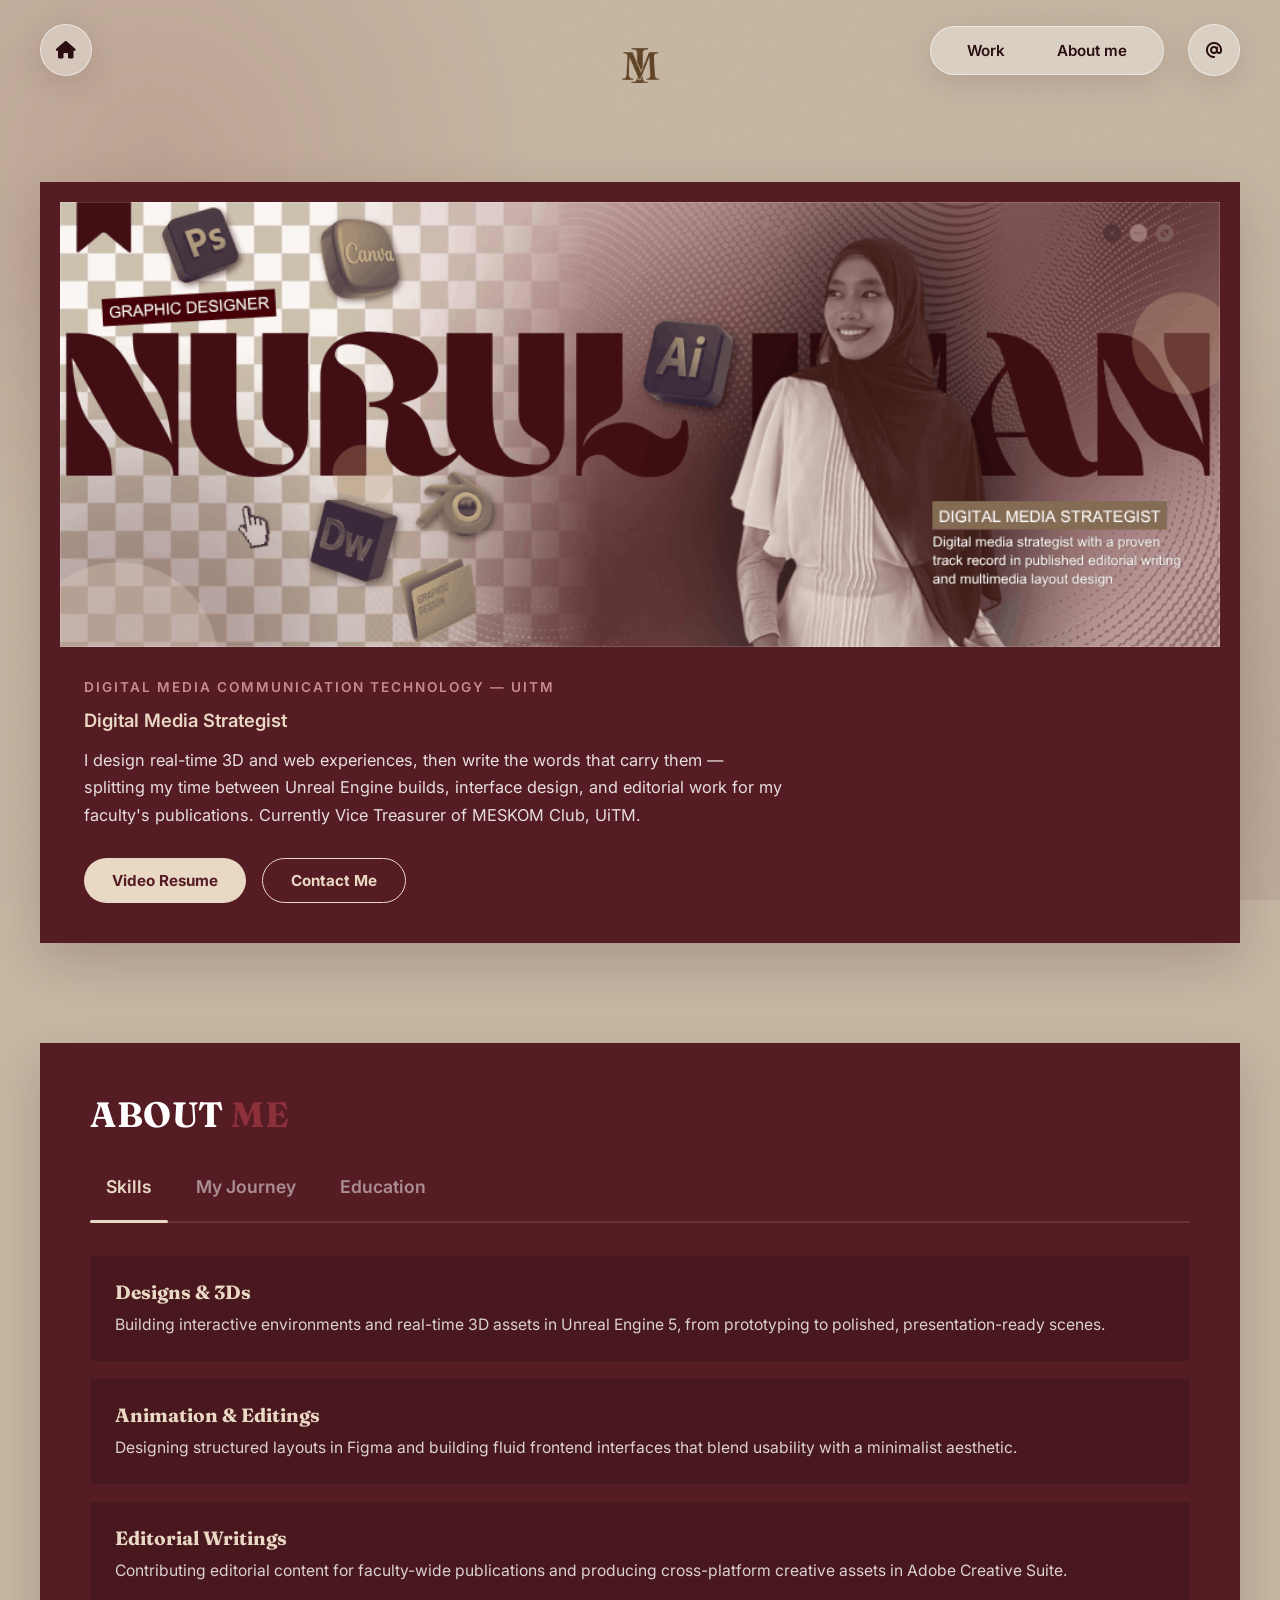
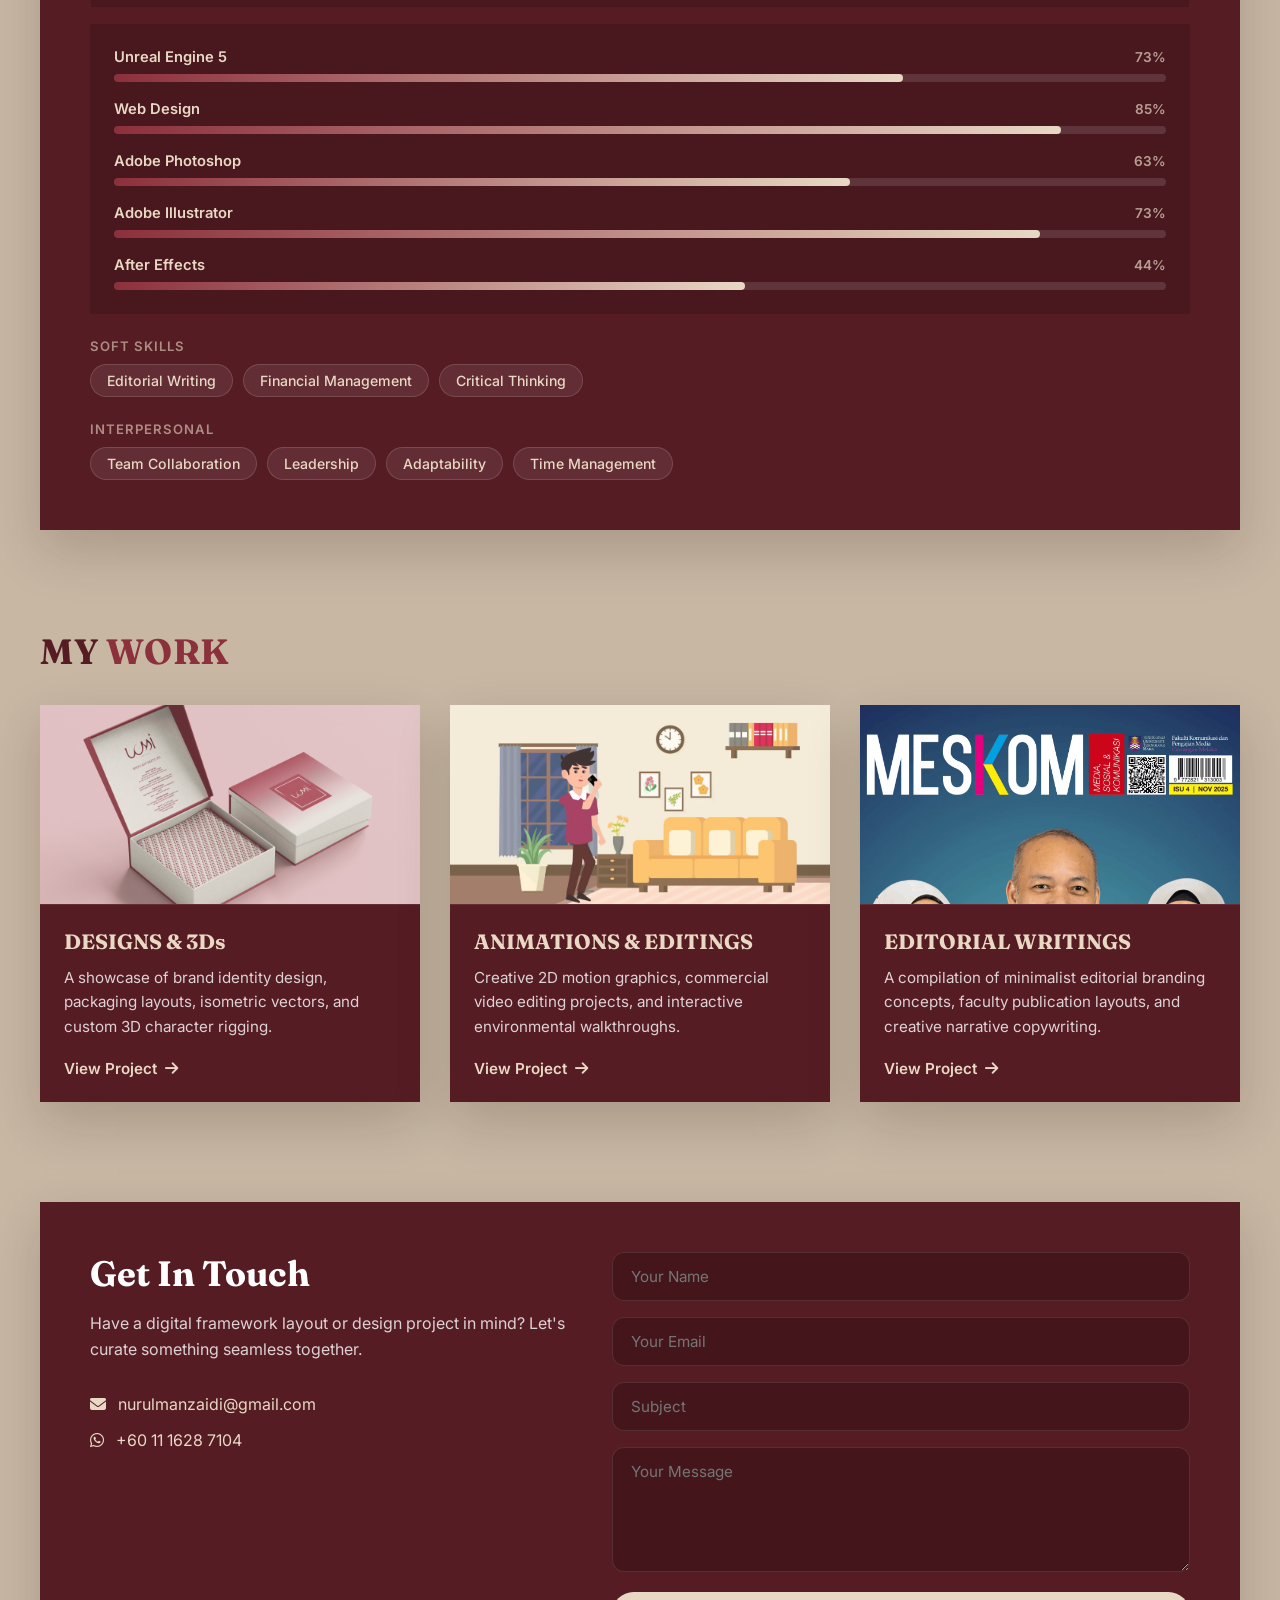
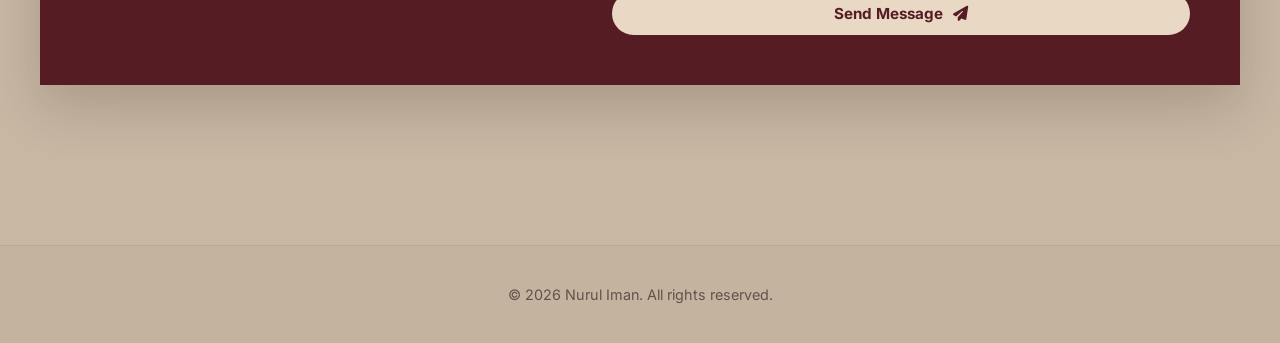
==== index.html @ b3ab6fd1 "Add files via upload" ====
<!DOCTYPE html>
<html lang="en">
<head>
    <meta charset="UTF-8">
    <meta name="viewport" content="width=device-width, initial-scale=1.0">
    <title>Nurul Iman | Portfolio</title>
    <link rel="preconnect" href="https://fonts.googleapis.com">
    <link rel="preconnect" href="https://fonts.gstatic.com" crossorigin>
    <link href="https://fonts.googleapis.com/css2?family=Fraunces:opsz,wght@9..144,500;9..144,600;9..144,700&family=Inter:wght@400;500;600;700&display=swap" rel="stylesheet">
    <link rel="stylesheet" href="css/imancss.css">
    <link rel="stylesheet" href="https://cdnjs.cloudflare.com/ajax/libs/font-awesome/6.5.2/css/all.min.css">
</head>
<body>

    <!-- SPLASH / PRELOADER: logo animates in before content is revealed -->
    <div id="preloader">
        <img src="img/logoiman.png" alt="Nurul Iman Logo" class="preloader-logo">
    </div>

    <!-- BRAND LOGO: centered in the top gap, docks beside the Home icon on scroll -->
    <div class="brand-logo" id="brandLogo">
        <img src="img/logoiman.png" alt="Nurul Iman Logo">
    </div>

  <!-- FLOATING NAVIGATION BAR -->
    <header class="navbar glass">
        <a href="#hero" class="nav-icon-btn"><i class="fa-solid fa-house"></i></a>
        <nav class="nav-links">
            <a href="#work" class="nav-item">Work</a>
            <a href="#about" class="nav-item active">About me</a>
        </nav>
        <div class="social-menu-wrapper">
            <button type="button" class="nav-icon-btn social-toggle-btn" aria-expanded="false" aria-label="Social links">
                <i class="fa-solid fa-at"></i>
            </button>
            <div class="social-dropdown">
                <a href="https://www.instagram.com/imanwoo/" target="_blank" rel="noopener" class="social-dropdown-item">Instagram <i class="fa-solid fa-arrow-up-right-from-square"></i></a>
                <a href="https://www.facebook.com/share/18yM1gb2Vv/" target="_blank" rel="noopener" class="social-dropdown-item">Facebook <i class="fa-solid fa-arrow-up-right-from-square"></i></a>
                <a href="https://www.linkedin.com/in/nurul-iman-1207bb411/" target="_blank" rel="noopener" class="social-dropdown-item">LinkedIn <i class="fa-solid fa-arrow-up-right-from-square"></i></a>
                
             
            </div>
        </div>
    </header>
	
    <main class="container">

        <section id="hero" class="hero-section">
            <div class="hero-card mirror-card">
             <div class="hero-image-banner" style="background-image: url('img/nuruliman.png');">
                </div>
                <div class="hero-body">
                    <p class="hero-eyebrow">Digital Media Communication Technology &mdash; UiTM</p>
                    <p class="hero-subtitle">Digital Media Strategist</p>
                    <p class="hero-description">
                        I design real-time 3D and web experiences, then write the words that carry them &mdash; splitting my time between Unreal Engine builds, interface design, and editorial work for my faculty's publications. Currently Vice Treasurer of MESKOM Club, UiTM.
                    </p>
                   <div class="hero-cta">
    <!-- Reverted back to a standard anchor link that opens in a new tab -->
    <a href="https://www.youtube.com/@namivyan" class="btn btn-primary" target="_blank" rel="noopener noreferrer">
        Video Resume
    </a>
    <a href="#contact" class="btn btn-secondary">Contact Me</a>
</div>
                    </div>
                </div>
        </section>
		

        <section id="about" class="about-section">
            <div class="about-card mirror-card">
                <h2 class="section-title">ABOUT <span>ME</span></h2>

                <div class="tabs-nav">
                    <button class="tab-btn active" data-tab="skills">Skills</button>
                    <button class="tab-btn" data-tab="journey">My Journey</button>
                    <button class="tab-btn" data-tab="education">Education</button>
                </div>

                <div class="tab-viewport">

                    <div class="tab-panel active" id="skills">
                        <div class="panel-item">
                            <h3>Designs &amp; 3Ds</h3>
                            <p>Building interactive environments and real-time 3D assets in Unreal Engine 5, from prototyping to polished, presentation-ready scenes.</p>
                        </div>
                        <div class="panel-item">
                            <h3>Animation &amp; Editings</h3>
                            <p>Designing structured layouts in Figma and building fluid frontend interfaces that blend usability with a minimalist aesthetic.</p>
                        </div>
                        <div class="panel-item">
                            <h3>Editorial Writings</h3>
                            <p>Contributing editorial content for faculty-wide publications and producing cross-platform creative assets in Adobe Creative Suite.</p>
                        </div>

                        <div class="skill-bars">
                            <div class="skill-bar-item">
                                <div class="skill-bar-label"><span>Unreal Engine 5</span><span class="skill-bar-percent">0%</span></div>
                                <div class="skill-bar-track"><div class="skill-bar-fill" data-percent="75"></div></div>
                            </div>
                            <div class="skill-bar-item">
                                <div class="skill-bar-label"><span>Web Design</span><span class="skill-bar-percent">0%</span></div>
                                <div class="skill-bar-track"><div class="skill-bar-fill" data-percent="90"></div></div>
                            </div>
                            <div class="skill-bar-item">
                                <div class="skill-bar-label"><span>Adobe Photoshop</span><span class="skill-bar-percent">0%</span></div>
                                <div class="skill-bar-track"><div class="skill-bar-fill" data-percent="70"></div></div>
                            </div>
                            <div class="skill-bar-item">
                                <div class="skill-bar-label"><span>Adobe Illustrator</span><span class="skill-bar-percent">0%</span></div>
                                <div class="skill-bar-track"><div class="skill-bar-fill" data-percent="88"></div></div>
                            </div>
                            <div class="skill-bar-item">
                                <div class="skill-bar-label"><span>After Effects</span><span class="skill-bar-percent">0%</span></div>
                                <div class="skill-bar-track"><div class="skill-bar-fill" data-percent="60"></div></div>
                            </div>
                        </div>

                        <div class="tag-group">
                            <p class="tag-group-label">Soft Skills</p>
                            <div class="tag-list">
                                <span class="tag">Editorial Writing</span>
                                <span class="tag">Financial Management</span>
                                <span class="tag">Critical Thinking</span>
                            </div>
                        </div>
                        <div class="tag-group">
                            <p class="tag-group-label">Interpersonal</p>
                            <div class="tag-list">
                                <span class="tag">Team Collaboration</span>
                                <span class="tag">Leadership</span>
                                <span class="tag">Adaptability</span>
                                <span class="tag">Time Management</span>
                            </div>
                        </div>
                    </div>

                    <div class="tab-panel" id="journey">
                        <div class="timeline">

                            <div class="timeline-item">
                                <span class="timeline-dot"></span>
                                <p class="timeline-date">2024 &ndash; 2026</p>
                                <h3>Editorial Team Member, MESKOM Club</h3>
                                <p>Contributed editorial content for faculty-wide publications, using creative writing to cover club and campus events.</p>
                            </div>

                            <div class="timeline-item">
                                <span class="timeline-dot"></span>
                                <p class="timeline-date">2025</p>
                                <h3>Technical Bureau Member, Junior Crew &mdash; NGT, PIXELFES 1.0</h3>
                                <p>Provided technical support and helped coordinate creative workflows to keep event assets on schedule.</p>
                            </div>

                            <div class="timeline-item">
                                <span class="timeline-dot"></span>
                                <p class="timeline-date">2025</p>
                                <h3>Crowd Management &amp; Logistics, Neo&ndash;South Film Festival</h3>
                                <p>Orchestrated crowd flow and venue safety for a high-traffic campus film festival, working with the organizing committee on entry, exit, and attendee security.</p>
                            </div>

                            <div class="timeline-item">
                                <span class="timeline-dot"></span>
                                <p class="timeline-date">2025</p>
                                <h3>F&amp;B Logistics, MassComm Alumni Homecoming (Hi&ndash;Tea Reunion)</h3>
                                <p>Facilitated food and beverage operations for a large-scale alumni event.</p>
                            </div>

                            <div class="timeline-item">
                                <span class="timeline-dot"></span>
                                <p class="timeline-date">2026</p>
                                <h3>Treasurer, Beta Fiesta &mdash; PIXELFES 2.0</h3>
                                <p>Managed budget allocations and financial tracking for a large-scale campus event, ensuring accurate reporting from planning through execution.</p>
                            </div>

                            <div class="timeline-item">
                                <span class="timeline-dot"></span>
                                <p class="timeline-date">2026</p>
                                <h3>Vice Treasurer, MESKOM Club</h3>
                                <p>Overseeing financial records and budgeting for club operations.</p>
                            </div>

                        </div>
                    </div>

                    <div class="tab-panel" id="education">
                        <div class="panel-item">
                            <h3>Diploma in Digital Media Communication Technology</h3>
                            <p class="meta-info">Universiti Teknologi MARA (UiTM), Alor Gajah, Melaka &nbsp;|&nbsp; 2024 &ndash; Present &nbsp;|&nbsp; CGPA 3.58</p>
                            <p>Focusing on strategic communications, backend/frontend layouts, interactive multimedia systems, and data assessment workflows.</p>
                        </div>
                        <div class="panel-item">
                            <h3>Sijil Pelajaran Malaysia (SPM)</h3>
                            <p class="meta-info">SMK Datok Lokman &nbsp;|&nbsp; 2019 &ndash; 2024 &nbsp;|&nbsp; 4A's </p>
                        </div>
                    </div>

                </div>
            </div>
        </section>

        <section id="work" class="work-section">
            <h2 class="section-title">MY <span>WORK</span></h2>
            <div class="work-grid">
              <div class="project-card mirror-card">
    <div class="project-thumb">
        <img src="img/graphicdesign/GD3.png" alt="UI/UX Portfolio Preview">
    </div>
    <div class="project-info">
        <h3>DESIGNS &amp; 3Ds</h3>
        <p>A showcase of brand identity design, packaging layouts, isometric vectors, and custom 3D character rigging.</p>
        <a href="project.html" class="view-project-link">View Project <i class="fa-solid fa-arrow-right"></i></a>
    </div>
</div>

<div class="project-card mirror-card">
    <div class="project-thumb">
        <img src="img/edi1.png" alt="3D Environments Preview">
    </div>
    <div class="project-info">
        <h3>ANIMATIONS &amp; EDITINGS</h3>
        <p>Creative 2D motion graphics, commercial video editing projects, and interactive environmental walkthroughs.</p>
        <a href="project.html" class="view-project-link">View Project <i class="fa-solid fa-arrow-right"></i></a>
    </div>
</div>

<div class="project-card mirror-card">
    <div class="project-thumb">
        <img src="img/articles1.png" alt="Editorial Writings Preview">
    </div>
    <div class="project-info">
        <h3>EDITORIAL WRITINGS</h3>
        <p>A compilation of minimalist editorial branding concepts, faculty publication layouts, and creative narrative copywriting.</p>
        <a href="project.html" class="view-project-link">View Project <i class="fa-solid fa-arrow-right"></i></a>
    </div>
</div>
                </div>
            
        </section>

        <section id="contact" class="contact-section">
            <div class="contact-container mirror-card">
                <div class="contact-info">
                    <h2>Get In <span>Touch</span></h2>
                    <p>Have a digital framework layout or design project in mind? Let's curate something seamless together.</p>
                    <div class="info-links">
                        <a href="mailto:nurulmanzaidi@gmail.com"><i class="fa-solid fa-envelope"></i> nurulmanzaidi@gmail.com</a>
                       <a href="https://wa.me/601116287104" target="_blank" rel="noopener"><i class="fa-brands fa-whatsapp"></i> +60 11 1628 7104</a>
                    </div>
                </div>
                
                <!-- INTEGRATED POST METHOD ENGINE WITH WEB3FORMS BACKEND API -->
                <form action="https://api.web3forms.com/submit" method="POST" class="contact-form">
                    
                    <!-- Your Web3Forms Access Key -->
                    <input type="hidden" name="access_key" value="a4de2716-54a9-45b9-9e8f-23bddbbc25c5">
                    
                    <div class="form-group">
                        <input type="text" name="name" placeholder="Your Name" required>
                    </div>
                    <div class="form-group">
                        <input type="email" name="email" placeholder="Your Email" required>
                    </div>
                    <div class="form-group">
                        <input type="text" name="subject" placeholder="Subject">
                    </div>
                    <div class="form-group">
                        <textarea name="message" placeholder="Your Message" rows="5" required></textarea>
                    </div>
                    <button type="submit" class="btn btn-primary form-submit-btn">Send Message <i class="fa-solid fa-paper-plane"></i></button>
                </form>
            </div>
        </section>

    </main>

    <footer class="footer">
        <p>&copy; 2026 Nurul Iman. All rights reserved.</p>
    </footer>

   <div id="mediaModal" class="media-modal" aria-hidden="true">
        <div class="modal-content">
            <button type="button" class="modal-close" aria-label="Close modal">&times;</button>
            <div class="modal-body" id="modalBody"></div>
        </div>
    </div>

    <script src="js/imanjs.js"></script>
</body>
</html>
---- css/imancss.css ----
/* ==========================================================================
   1. BALANCED RESORT-AESTHETIC COLOR SYSTEM
   ========================================================================== */
:root {
    --bg-main-canvas: #C7B7A3;    /* The comfortable beige color as your page foundation */
    --bg-card-solid: #561C24;     /* Rich, luxury solid burgundy for structural containers */
    --color-cream-light: #E8D8C4;  /* Soft cream for clear contrast accents */
    --text-dark: #2B0E12;         /* Dark cocoa-burgundy for main text readability */
    --text-light: #FFFFFF;        /* Crisp white for headings inside dark sections */
    
    /* Elegant, frosty white glassmorphism for floating UI elements */
    --glass-bg: rgba(255, 255, 255, 0.35); 
    --glass-border: rgba(255, 255, 255, 0.5);
    --glass-shadow: rgba(43, 14, 18, 0.12);
}

/* ==========================================================================
   2. BASE STYLES & BULLETPROOF LOCAL TYPOGRAPHY FORCE
   ========================================================================== */
* {
    margin: 0;
    padding: 0;
    box-sizing: border-box;
    scroll-behavior: smooth;
}

body, p, a, button, input, textarea, li {
    font-family: "Inter", system-ui, -apple-system, "Segoe UI", Roboto, Helvetica, Arial, sans-serif;
    -webkit-font-smoothing: antialiased;
    -moz-osx-font-smoothing: grayscale;
}

h1, h2, h3 {
    font-family: "Fraunces", Georgia, serif;
    -webkit-font-smoothing: antialiased;
    -moz-osx-font-smoothing: grayscale;
}

body {
    background-color: var(--bg-main-canvas);
    color: var(--text-dark) !important;
    min-height: 100vh;
    overflow-x: hidden;
    position: relative;
}

/* Subtle background texture: soft color wash + fine grain, both sit
   behind all page content and never compete with it for attention */
body::after {
    content: '';
    position: fixed;
    inset: 0;
    z-index: -2;
    pointer-events: none;
    background:
        radial-gradient(650px circle at 12% 18%, rgba(140, 48, 60, 0.14), transparent 60%),
        radial-gradient(750px circle at 88% 82%, rgba(86, 28, 36, 0.12), transparent 60%);
}

body::before {
    content: '';
    position: fixed;
    inset: 0;
    z-index: -1;
    pointer-events: none;
    opacity: 0.05;
    mix-blend-mode: multiply;
    background-image: url("data:image/svg+xml;utf8,<svg xmlns='http://www.w3.org/2000/svg' width='180' height='180'><filter id='n'><feTurbulence type='fractalNoise' baseFrequency='0.85' numOctaves='3' stitchTiles='stitch'/></filter><rect width='100%25' height='100%25' filter='url(%23n)'/></svg>");
}

/* ==========================================================================
   3. THE MAIN PAGE WRAPPER (Fixes Spacing & Width)
   ========================================================================== */
.container {
    max-width: 1400px; /* Expanded from 1100px so it stretches out elegantly */
    margin: 0 auto;
    padding: 172px 40px 60px 40px; /* Just enough room for navbar + logo, nothing extra */
}

/* ==========================================================================
   4. FIXED FLOATING NAV BAR (Detached Capsule Style)
   ========================================================================== */
.navbar {
    position: fixed;
    top: 24px;
    left: 50%;
    transform: translateX(-50%);
    width: calc(100% - 80px);
    max-width: 1320px; /* Expanded from 900px so your nav elements sit beautifully at the top edges */
    display: flex;
    justify-content: space-between; 
    align-items: center;
    background: transparent !important; 
    border: none !important;
    box-shadow: none !important;
    backdrop-filter: none !important;
    -webkit-backdrop-filter: none !important;
    z-index: 1000;
}

/* Center Text Capsule Component */
.nav-links {
    display: flex;
    gap: 4px;
    background: var(--glass-bg) !important;
    backdrop-filter: blur(20px) !important;
    -webkit-backdrop-filter: blur(20px) !important;
    border: 1px solid var(--glass-border) !important;
    padding: 6px 12px;
    border-radius: 30px;
    box-shadow: 0 8px 32px 0 var(--glass-shadow) !important;
    margin-left: auto; 
    margin-right: 24px; 
}

.nav-item {
    color: var(--text-dark) !important;
    text-decoration: none;
    padding: 8px 24px;
    font-size: 0.95rem;
    font-weight: 600;
    border-radius: 20px;
    transition: all 0.3s cubic-bezier(0.25, 0.8, 0.25, 1);
}

.nav-item:hover, .nav-item.active {
    background: rgba(255, 255, 255, 0.3);
    color: var(--text-dark) !important;
}

/* Circular Icon Buttons (Home and @) */
.nav-icon-btn {
    color: var(--text-dark) !important;
    font-size: 1.1rem;
    width: 52px; 
    height: 52px;
    display: flex;
    align-items: center;
    justify-content: center;
    border-radius: 50%;
    border: 1px solid var(--glass-border) !important;
    background: var(--glass-bg) !important;
    backdrop-filter: blur(20px) !important;
    -webkit-backdrop-filter: blur(20px) !important;
    box-shadow: 0 8px 32px 0 var(--glass-shadow) !important;
    transition: all 0.3s ease;
    text-decoration: none;
}

.nav-icon-btn:hover {
    background: rgba(255, 255, 255, 0.4);
    transform: scale(1.05);
}

/* ==========================================================================
   4b. SPLASH PRELOADER (plays once on page load, before content is shown)
   ========================================================================== */
body.is-loading {
    overflow: hidden;
    height: 100vh;
}

#preloader {
    position: fixed;
    inset: 0;
    z-index: 3000;
    display: flex;
    align-items: center;
    justify-content: center;
    background: var(--bg-main-canvas);
    transition: opacity 0.7s ease, visibility 0.7s ease;
}

#preloader.hidden {
    opacity: 0;
    visibility: hidden;
    pointer-events: none;
}

.preloader-logo {
    height: 220px;
    max-height: 30vh;
    width: auto;
    opacity: 0;
    transform: scale(0.85);
    animation: preloaderReveal 1.3s cubic-bezier(0.16, 1, 0.3, 1) forwards;
}

@keyframes preloaderReveal {
    0% {
        opacity: 0;
        transform: scale(0.85);
    }
    55% {
        opacity: 1;
        transform: scale(1.03);
    }
    100% {
        opacity: 1;
        transform: scale(1);
    }
}

/* ==========================================================================
   4c. BRAND LOGO DESIGN & SCROLL CONTROLS
   ========================================================================== */
.brand-logo {
    position: fixed;
    top: 36px;                 /* Aligns vertically with the navbar buttons */
    left: 50%;
    z-index: 900;              /* Sits BEHIND the navbar (z-index: 1000) */
    transform: translate(-50%, 0);
    transition: opacity 0.4s ease, transform 0.4s ease, visibility 0.4s;
    opacity: 0;
    pointer-events: none;
}

.brand-logo.revealed {
    opacity: 1;
    pointer-events: auto;
}

.brand-logo img {
    display: block;
    height: 60px;              /* Adjusted height to fit nicely in the header gap */
    width: auto;
}

/* When the user scrolls, cleanly fade out and slide up under the header bar */
body.scrolled .brand-logo {
    opacity: 0 !important;
    transform: translate(-50%, -20px);
    visibility: hidden;
    pointer-events: none;
}

/* Social links dropdown, opened from the @ nav button */
.social-menu-wrapper {
    position: relative;
}

.social-toggle-btn {
    font: inherit;
    cursor: pointer;
}

.social-dropdown {
    position: absolute;
    top: calc(100% + 14px);
    right: 0;
    min-width: 190px;
    padding: 8px;
    background: var(--glass-bg) !important;
    backdrop-filter: blur(20px) !important;
    -webkit-backdrop-filter: blur(20px) !important;
    border: 1px solid var(--glass-border) !important;
    border-radius: 0;
    box-shadow: 0 8px 32px 0 var(--glass-shadow) !important;
    opacity: 0;
    visibility: hidden;
    transform: translateY(-8px);
    transition: opacity 0.2s ease, transform 0.2s ease, visibility 0.2s;
    z-index: 1100;
}

.social-dropdown.open {
    opacity: 1;
    visibility: visible;
    transform: translateY(0);
}

.social-dropdown-item {
    display: flex;
    align-items: center;
    justify-content: space-between;
    gap: 12px;
    padding: 12px 16px;
    border-radius: 12px;
    color: var(--text-dark) !important;
    text-decoration: none;
    font-size: 0.92rem;
    font-weight: 600;
    transition: background 0.2s ease;
}

.social-dropdown-item i {
    font-size: 0.75rem;
    opacity: 0.6;
}

.social-dropdown-item:hover {
    background: rgba(255, 255, 255, 0.3);
}

/* ==========================================================================
   5. BUTTON COMPONENT STYLING
   ========================================================================== */
.btn {
    display: inline-flex;
    align-items: center;
    gap: 10px;
    padding: 12px 28px;
    font-size: 0.95rem;
    font-weight: 700;
    border-radius: 30px;
    text-decoration: none;
    cursor: pointer;
    transition: all 0.3s ease;
}

.btn-primary {
    background: var(--color-cream-light) !important;
    color: var(--bg-card-solid) !important;
    border: none;
}

.btn-primary:hover {
    transform: translateY(-2px);
    box-shadow: 0 6px 20px rgba(232, 218, 196, 0.2);
}

.btn-secondary {
    background: transparent;
    color: var(--color-cream-light) !important;
    border: 1px solid var(--color-cream-light) !important;
}

.btn-secondary:hover {
    background: rgba(232, 218, 196, 0.1) !important;
    transform: translateY(-2px);
}

/* ==========================================================================
   6. GLOBAL CONTENT CONFIGURATIONS
   ========================================================================== */
section {
    margin-bottom: 100px;
}

.section-title {
    font-size: 2.2rem;
    font-weight: 700;
    letter-spacing: 0.5px;
    color: var(--bg-card-solid) !important; /* Elegant burgundy headings over beige canvas */
    margin-bottom: 32px;
}

.section-title span {
    color: #8C303C;
}

/* ==========================================================================
   7. HERO HERO BANNER MAIN SCREEN
   ========================================================================== */
.hero-section {
    padding-top: 10px;
}

/* Solid card treatment, used on the hero, about, project, and contact cards */
.mirror-card {
    position: relative;
    overflow: hidden;
    background: var(--bg-card-solid);
    box-shadow: 0 20px 50px rgba(43, 14, 18, 0.18);
}

.hero-card.mirror-card {
    padding: 20px;
    border-radius: 0;
}

.hero-image-banner {
    position: relative;
    width: 100%;
    /* Sets the height automatically relative to width to maintain a perfect 1200x460 ratio */
    aspect-ratio: 1200 / 460; 
    border-radius: 0;
    overflow: hidden;
    background-color: var(--color-cream-light);
    background-size: cover;
    background-position: center;
    background-repeat: no-repeat;
    box-shadow: inset 0 0 0 1px rgba(255, 255, 255, 0.15);
}

.hero-image-banner::after {
    display: none; /* Removes old overlay mask so your custom design displays perfectly */
}

.hero-name-overlay {
    position: absolute;
    bottom: 28px;
    right: 36px;
    z-index: 2;
    font-size: 3.2rem;
    font-weight: 500;
    font-style: italic;
    letter-spacing: 1px;
    line-height: 1.05;
    color: var(--text-light) !important;
    text-shadow: 0 4px 20px rgba(0, 0, 0, 0.45);
}

.hero-body {
    position: relative;
    z-index: 1;
    padding: 32px 24px 20px 24px;
}

.hero-eyebrow {
    font-size: 0.85rem;
    font-weight: 600;
    letter-spacing: 2px;
    text-transform: uppercase;
    color: #C68A93 !important;
    margin-bottom: 14px;
}

.hero-subtitle {
    font-size: 1.15rem;
    font-weight: 600;
    color: var(--color-cream-light) !important;
    margin-bottom: 16px;
}

.hero-description {
    font-size: 1.02rem;
    line-height: 1.7;
    color: rgba(255, 255, 255, 0.85) !important;
    margin-bottom: 28px;
    max-width: 700px;
}

.hero-cta {
    display: flex;
    gap: 16px;
}

/* ==========================================================================
   8. ABOUT ME INTERACTIVE TAB CONTROLS
   ========================================================================== */
.about-card {
    padding: 50px;
    border-radius: 0;
}

/* Fix text items to light values inside dark about card container */
.about-card .section-title {
    color: var(--text-light) !important;
}

.tabs-nav {
    display: flex;
    gap: 12px;
    border-bottom: 2px solid rgba(255, 255, 255, 0.1);
    padding-bottom: 16px;
    margin-bottom: 32px;
}

.tab-btn {
    background: transparent;
    border: none;
    color: rgba(255, 255, 255, 0.5);
    font-size: 1.1rem;
    font-weight: 600;
    padding: 8px 16px;
    cursor: pointer;
    transition: all 0.3s ease;
    position: relative;
}

.tab-btn:hover {
    color: var(--color-cream-light);
}

.tab-btn.active {
    color: var(--color-cream-light);
}

.tab-btn.active::after {
    content: '';
    position: absolute;
    bottom: -18px;
    left: 0;
    width: 100%;
    height: 3px;
    background-color: var(--color-cream-light);
    border-radius: 2px;
}

.tab-viewport {
    position: relative;
    min-height: 260px;
}

.tab-panel {
    display: none;
    animation: fadeIn 0.45s ease forwards;
}

.tab-panel.active {
    display: block;
}

.panel-item {
    background: rgba(0, 0, 0, 0.15);
    padding: 24px;
    border-radius: 0;
    border: 1px solid rgba(255, 255, 255, 0.03);
    margin-bottom: 16px;
    transition: transform 0.3s ease;
}

.panel-item:hover {
    transform: translateX(4px);
    background: rgba(255, 255, 255, 0.02);
}

.panel-item h3 {
    color: var(--color-cream-light) !important;
    font-size: 1.2rem;
    margin-bottom: 8px;
}

.panel-item p {
    color: rgba(255, 255, 255, 0.8) !important;
    font-size: 0.98rem;
    line-height: 1.6;
}

.meta-info {
    font-size: 0.85rem !important;
    color: var(--color-cream-light) !important;
    opacity: 0.7;
    margin-bottom: 8px;
    font-weight: 500;
}

/* --- Skill proficiency bars --- */
.skill-bars {
    margin-top: 8px;
    padding: 24px;
    background: rgba(0, 0, 0, 0.15);
    border-radius: 0;
}

.skill-bar-item {
    margin-bottom: 18px;
}

.skill-bar-item:last-child {
    margin-bottom: 0;
}

.skill-bar-label {
    display: flex;
    justify-content: space-between;
    align-items: baseline;
    margin-bottom: 8px;
}

.skill-bar-label span {
    font-size: 0.92rem;
    font-weight: 600;
    color: var(--color-cream-light) !important;
}

.skill-bar-percent {
    font-size: 0.85rem !important;
    font-weight: 600;
    opacity: 0.7;
}

.skill-bar-track {
    width: 100%;
    height: 8px;
    border-radius: 6px;
    background: rgba(255, 255, 255, 0.12);
    overflow: hidden;
}

.skill-bar-fill {
    height: 100%;
    width: 0%;
    border-radius: 6px;
    background: linear-gradient(90deg, #8C303C, var(--color-cream-light));
    transition: width 1.4s cubic-bezier(0.16, 1, 0.3, 1);
}

@media (prefers-reduced-motion: reduce) {
    .skill-bar-fill {
        transition: none;
    }
}

/* --- Soft skill / interpersonal tags --- */
.tag-group {
    margin-top: 24px;
}

.tag-group-label {
    font-size: 0.82rem;
    font-weight: 600;
    letter-spacing: 1px;
    text-transform: uppercase;
    color: var(--color-cream-light) !important;
    opacity: 0.6;
    margin-bottom: 10px;
}

.tag-list {
    display: flex;
    flex-wrap: wrap;
    gap: 10px;
}

.tag {
    padding: 7px 16px;
    font-size: 0.88rem;
    font-weight: 500;
    color: var(--color-cream-light) !important;
    background: rgba(255, 255, 255, 0.08);
    border: 1px solid rgba(255, 255, 255, 0.14);
    border-radius: 20px;
}

/* --- Journey timeline --- */
.timeline {
    position: relative;
    padding-left: 32px;
}

.timeline::before {
    content: '';
    position: absolute;
    left: 5px;
    top: 6px;
    bottom: 6px;
    width: 2px;
    background: rgba(255, 255, 255, 0.14);
}

.timeline-item {
    position: relative;
    padding-bottom: 32px;
}

.timeline-item:last-child {
    padding-bottom: 0;
}

.timeline-dot {
    position: absolute;
    left: -32px;
    top: 6px;
    width: 12px;
    height: 12px;
    border-radius: 50%;
    background: var(--color-cream-light);
    box-shadow: 0 0 0 4px rgba(232, 216, 196, 0.15);
}

.timeline-date {
    font-size: 0.8rem !important;
    font-weight: 600;
    letter-spacing: 1px;
    text-transform: uppercase;
    color: var(--color-cream-light) !important;
    opacity: 0.65;
    margin-bottom: 6px;
}

.timeline-item h3 {
    color: var(--color-cream-light) !important;
    font-size: 1.1rem;
    margin-bottom: 8px;
}

.timeline-item p {
    color: rgba(255, 255, 255, 0.8) !important;
    font-size: 0.96rem;
    line-height: 1.6;
}

/* ==========================================================================
   9. WORK GRID FRAMEWORK & HTML IMAGE ADJUSTMENTS
   ========================================================================== */
.work-grid {
    display: grid;
    grid-template-columns: repeat(auto-fit, minmax(300px, 1fr));
    gap: 30px;
}

.project-card {
    overflow: hidden;
    display: flex;
    flex-direction: column;
    height: 100%;
    border-radius: 0;
    transition: transform 0.3s ease;
}

.project-card:hover {
    transform: translateY(-6px);
}

.project-thumb {
    height: 200px;
    overflow: hidden;
    border-bottom: 1px solid rgba(255, 255, 255, 0.08);
}

/* Added: Standard alignment helper for raw portfolio img elements */
.project-thumb img {
    width: 100%;
    height: 100%;
    object-fit: cover;
    object-position: center;
    display: block;
}

.project-info {
    padding: 24px;
    display: flex;
    flex-direction: column;
    flex-grow: 1;
}

.project-info h3 {
    color: var(--color-cream-light) !important;
    font-size: 1.3rem;
    margin-bottom: 12px;
}

.project-info p {
    color: rgba(255, 255, 255, 0.8) !important;
    font-size: 0.95rem;
    line-height: 1.6;
    margin-bottom: 20px;
    flex-grow: 1;
}

.view-project-link {
    color: var(--color-cream-light);
    text-decoration: none;
    font-weight: 600;
    display: inline-flex;
    align-items: center;
    gap: 8px;
    font-size: 0.95rem;
    transition: color 0.3s ease;
}

.project-card:hover .view-project-link {
    color: var(--text-light);
}

/* ==========================================================================
   10. CONTACT SECTION AREA
   ========================================================================== */
.contact-container {
    display: grid;
    grid-template-columns: 1fr 1.2fr;
    padding: 50px;
    gap: 40px;
    border-radius: 0;
}

.contact-info h2 {
    font-size: 2.2rem;
    color: var(--text-light) !important;
    margin-bottom: 16px;
}

.contact-info p {
    color: rgba(255, 255, 255, 0.8) !important;
    line-height: 1.6;
    margin-bottom: 32px;
}

.info-links {
    display: flex;
    flex-direction: column;
    gap: 16px;
}

.info-links a, .info-links p {
    display: flex;
    align-items: center;
    gap: 12px;
    color: var(--color-cream-light) !important;
    text-decoration: none;
    font-size: 1rem;
}

.contact-form {
    display: flex;
    flex-direction: column;
    gap: 16px;
}

.form-group input, .form-group textarea {
    width: 100%;
    background: rgba(0, 0, 0, 0.2);
    border: 1px solid rgba(255, 255, 255, 0.1);
    border-radius: 12px;
    padding: 14px 18px;
    color: white;
    font-family: inherit;
    font-size: 0.95rem;
    transition: all 0.3s ease;
}

.form-group input:focus, .form-group textarea:focus {
    outline: none;
    border-color: var(--color-cream-light);
    background: rgba(0, 0, 0, 0.35);
}

.form-submit-btn {
    justify-content: center;
    border: none;
    width: 100%;
}

/* ==========================================================================
   11. FOOTER & TIMING ANIMATIONS
   ========================================================================== */
.footer {
    text-align: center;
    padding: 40px 24px;
    border-top: 1px solid rgba(0, 0, 0, 0.05);
    background: rgba(0, 0, 0, 0.02);
}

.footer p {
    font-size: 0.9rem;
    color: var(--text-dark) !important;
    opacity: 0.6;
}

@keyframes fadeIn {
    from {
        opacity: 0;
        transform: translateY(8px);
    }
    to {
        opacity: 1;
        transform: translateY(0);
    }
}

/* ==========================================================================
   12. RESPONSIVE MEDIA BREAKPOINTS
   ========================================================================== */
@media (max-width: 768px) {
    /* Mobile Spacing Wrapper Fixes */
    .container {
        padding: 130px 20px 40px 20px; 
    }

    .navbar {
        width: calc(100% - 24px);
        padding: 0 12px;
    }
    .nav-item {
        padding: 8px 12px;
        font-size: 0.85rem;
    }
    .hero-card.mirror-card {
        padding: 12px;
        border-radius: 0;
    }

    /* Fixed Sizing Aspect-Ratio for Mobile Banner */
    .hero-image-banner {
        width: 100%;
        height: auto;           
        aspect-ratio: 1200 / 460; 
        border-radius: 0;
    }

    .brand-logo {
        top: 28px;
    }
    .brand-logo img {
        height: 48px;
    }

    .hero-name-overlay {
        font-size: 2rem;
        bottom: 18px;
        right: 20px;
    }
    .hero-body {
        padding: 24px 12px 8px 12px;
    }
    .hero-description {
        max-width: 100%;
    }
    .hero-cta {
        flex-direction: column;
        width: 100%;
    }
    .hero-cta .btn {
        justify-content: center;
    }
    .timeline {
        padding-left: 26px;
    }
    .about-card, .contact-container {
        padding: 32px 20px;
        grid-template-columns: 1fr;
    }
    .tabs-nav {
        gap: 4px;
    }
    .tab-btn {
        font-size: 0.95rem;
        padding: 6px 10px;
    }
}

/* LIGHTBOX MODAL CORE STYLES */
.media-modal {
    position: fixed;
    inset: 0;
    background: rgba(0, 0, 0, 0.85);
    display: flex;
    align-items: center;
    justify-content: center;
    opacity: 0;
    visibility: hidden;
    transition: opacity 0.3s ease, visibility 0.3s ease;
    z-index: 2000;
}

/* This class triggers the display when clicked */
.media-modal.open {
    opacity: 1;
    visibility: visible;
}

.modal-content {
    position: relative;
    width: 90%;
    max-width: 900px;
    aspect-ratio: 16 / 9;
    background: #000;
    border: 4px solid #561C24; /* Burgundy frame matching your scheme */
}

.modal-body {
    width: 100%;
    height: 100%;
}

.modal-close {
    position: absolute;
    top: -40px;
    right: -10px;
    background: #E8D8C4;
    color: #561C24;
    border: none;
    font-size: 24px;
    width: 32px;
    height: 32px;
    border-radius: 50%;
    cursor: pointer;
    display: flex;
    align-items: center;
    justify-content: center;
    font-weight: bold;
}
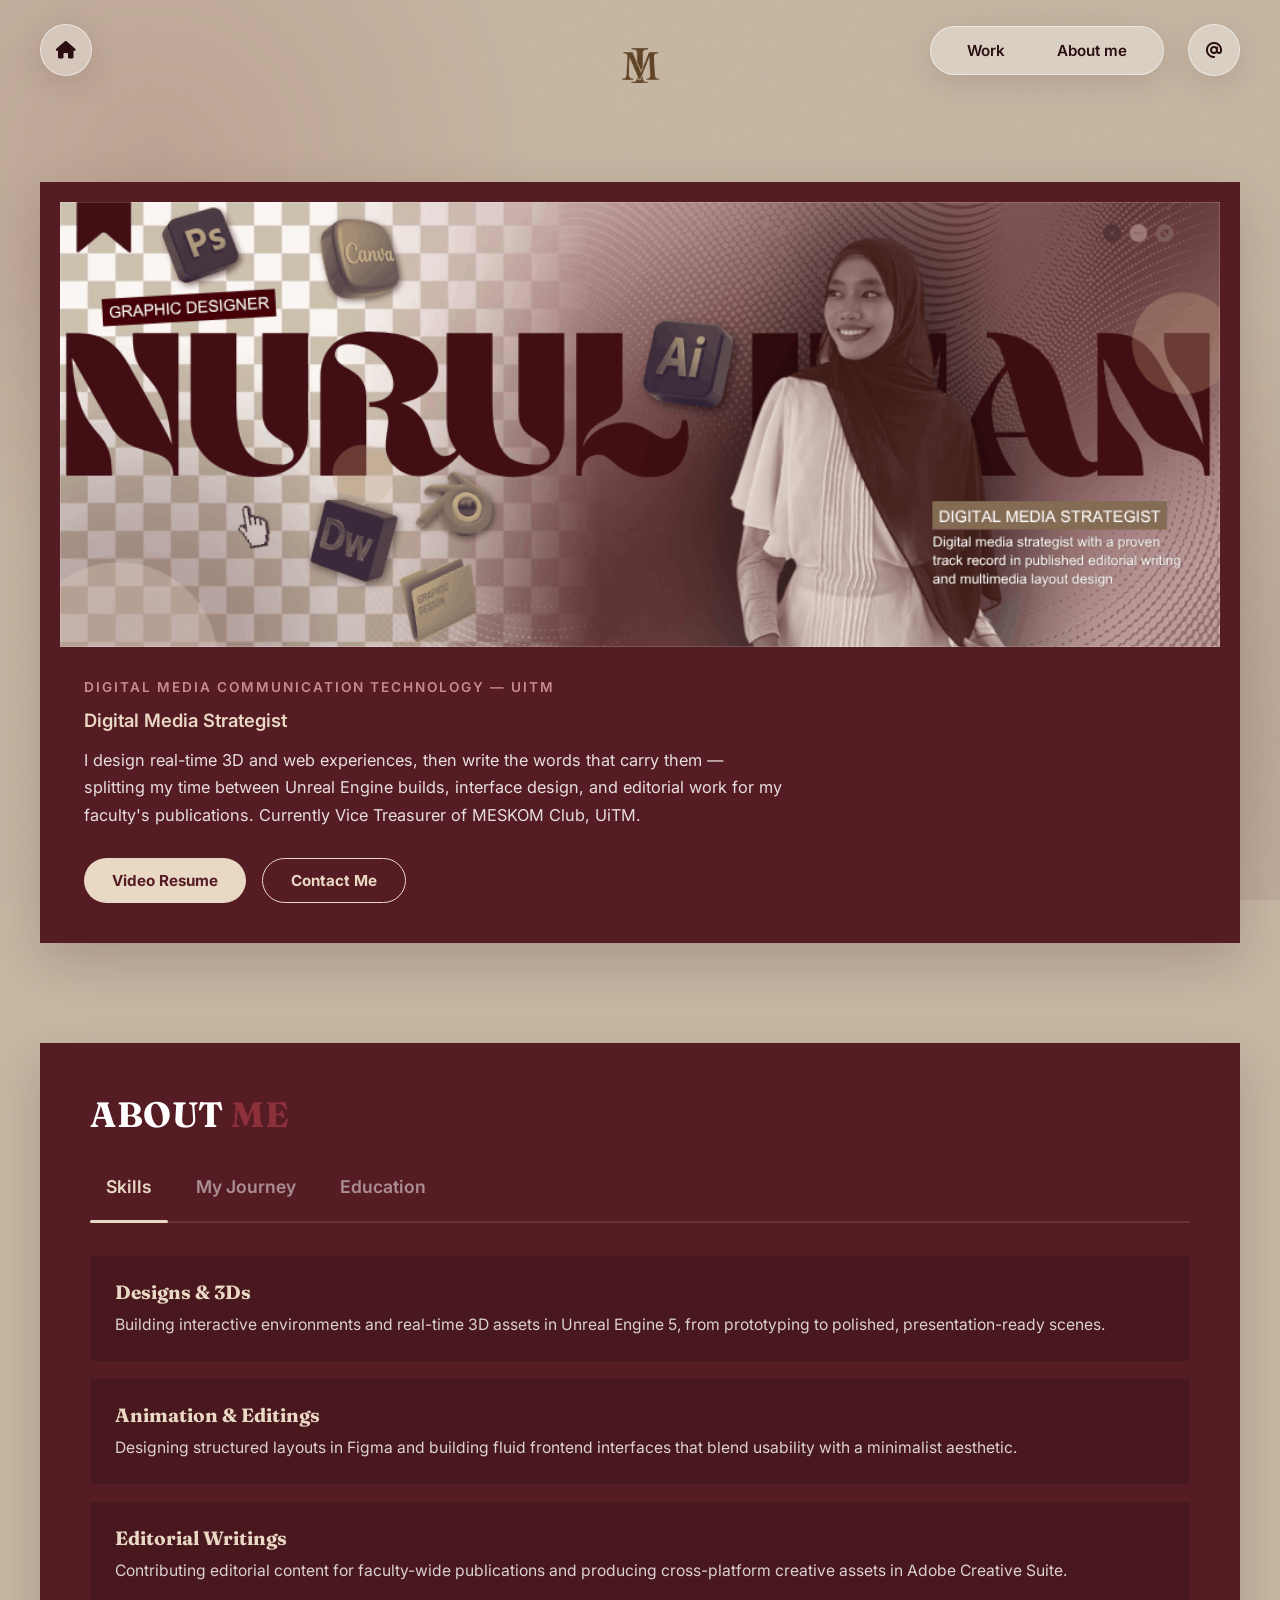
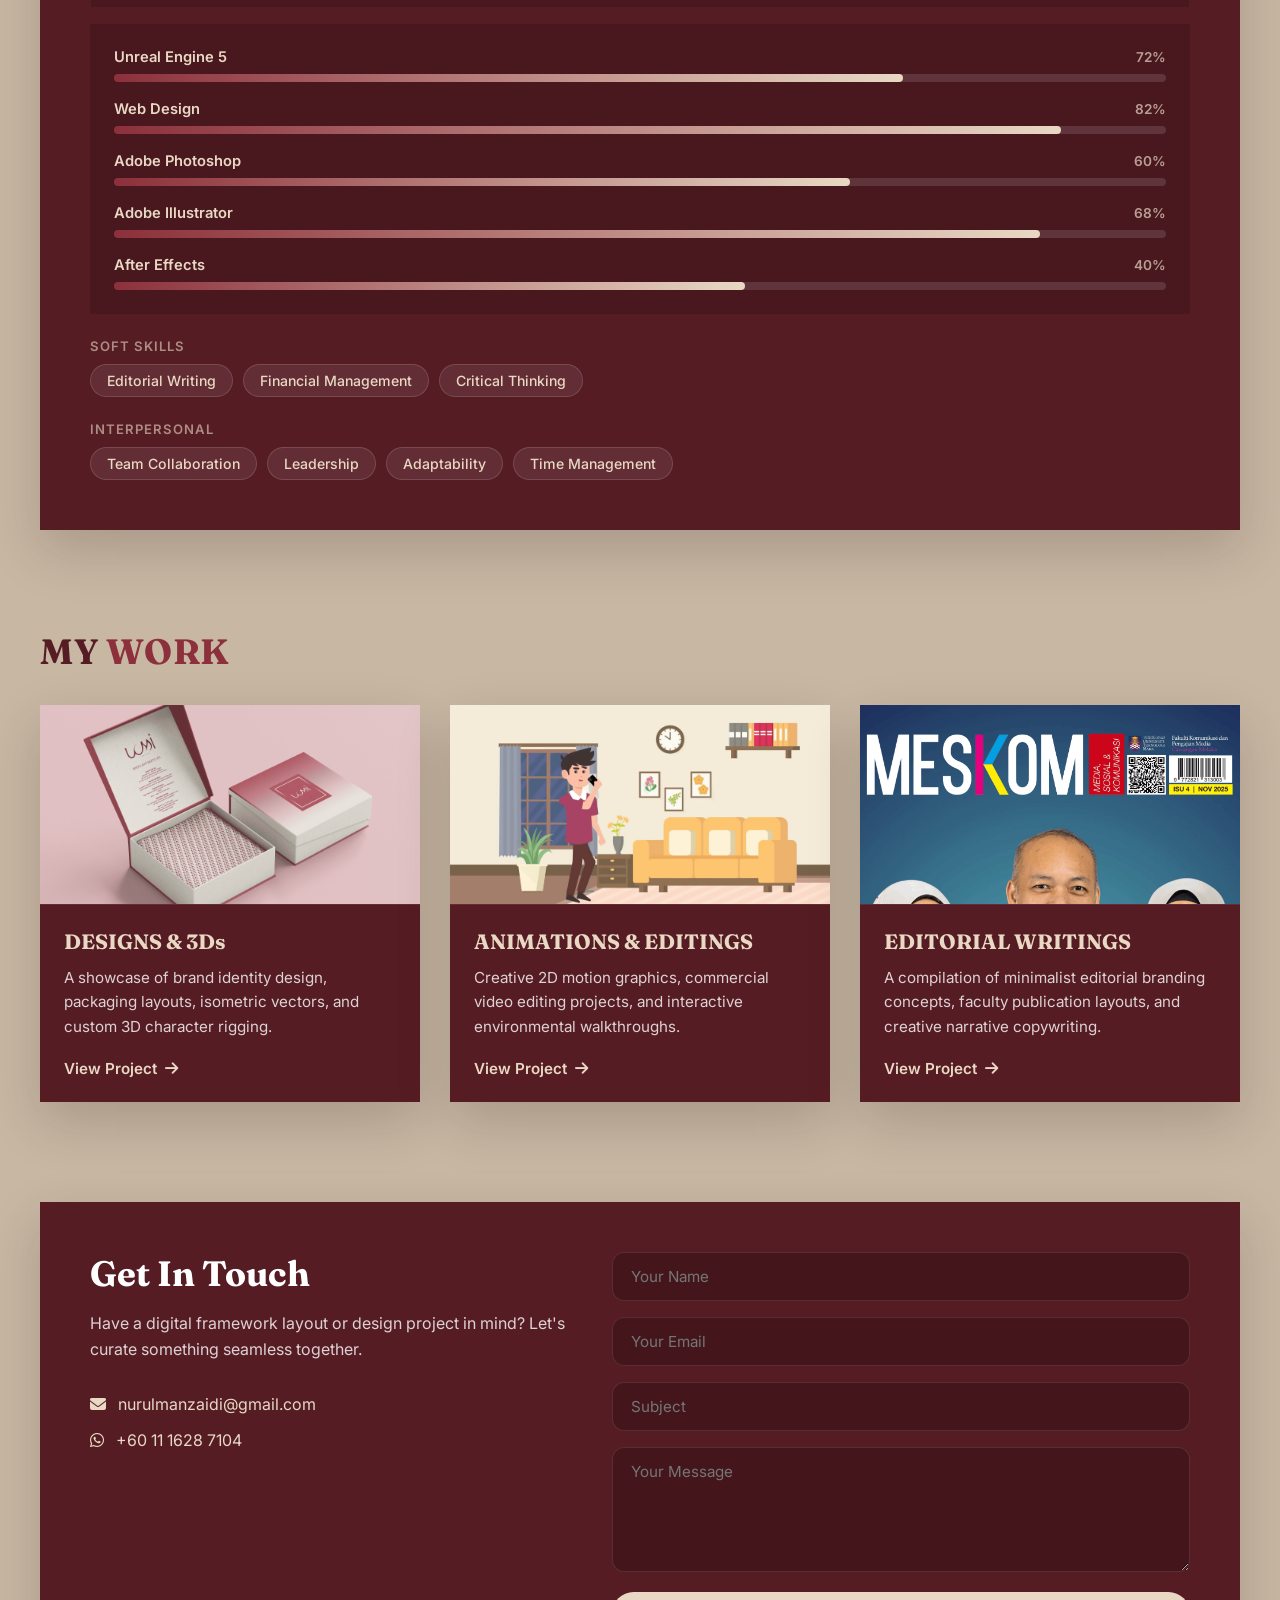
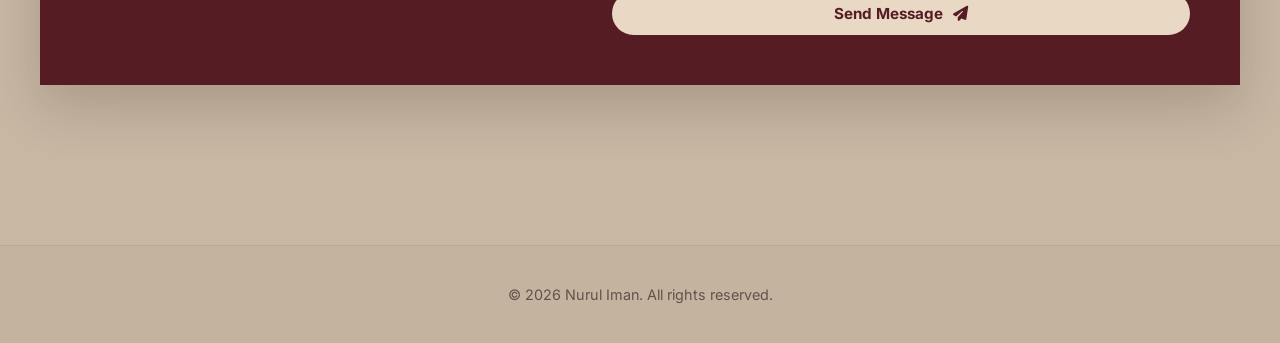
==== commit 921a0eb5: "index.html" ====
--- a/index.html
+++ b/index.html
@@ -3,7 +3,7 @@
 <head>
     <meta charset="UTF-8">
     <meta name="viewport" content="width=device-width, initial-scale=1.0">
-    <title>Nurul Iman | Portfolio</title>
+    <title>Nurul Iman</title>
     <link rel="preconnect" href="https://fonts.googleapis.com">
     <link rel="preconnect" href="https://fonts.gstatic.com" crossorigin>
     <link href="https://fonts.googleapis.com/css2?family=Fraunces:opsz,wght@9..144,500;9..144,600;9..144,700&family=Inter:wght@400;500;600;700&display=swap" rel="stylesheet">
@@ -287,4 +287,4 @@
 
     <script src="js/imanjs.js"></script>
 </body>
-</html>+</html>
